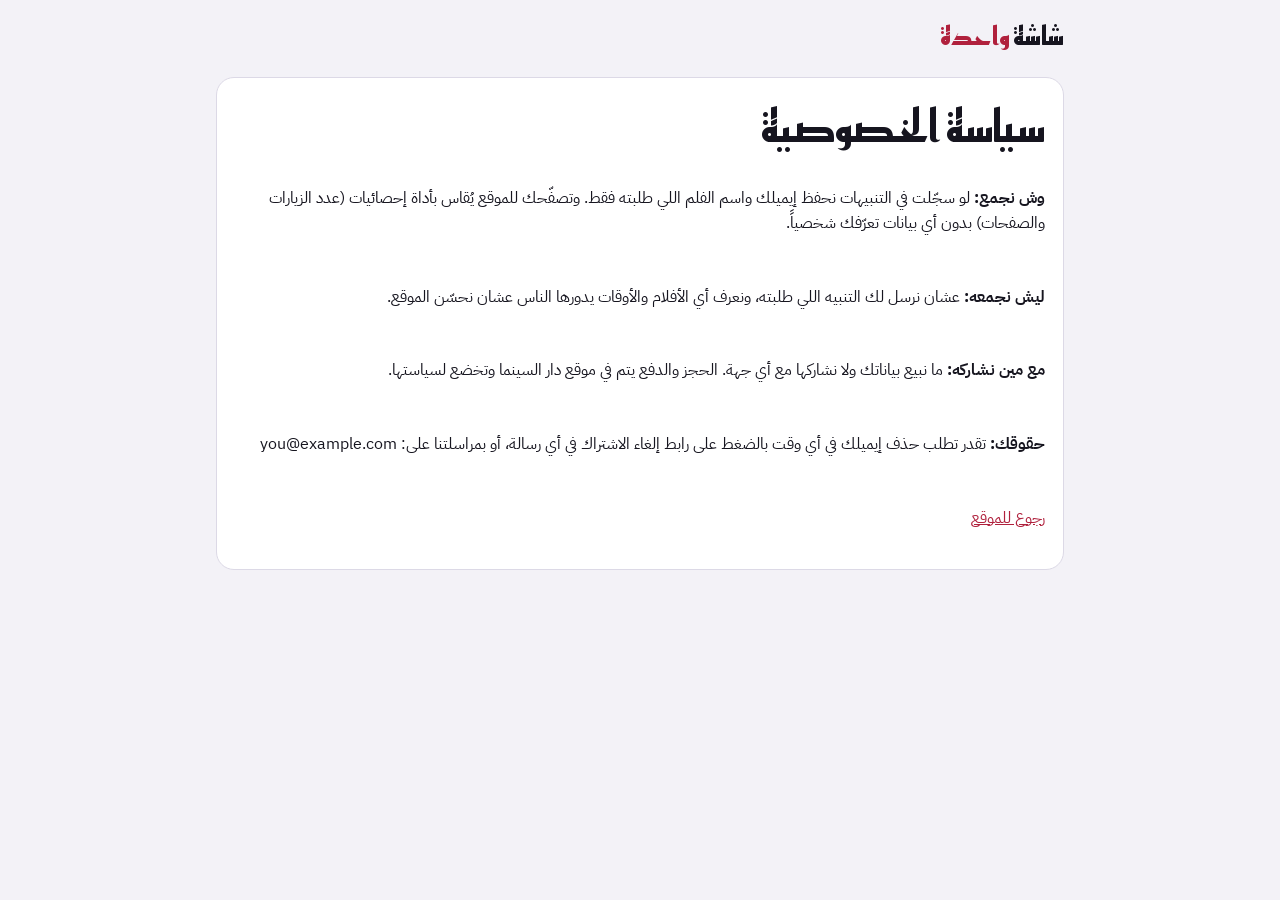
==== site/privacy.html @ a5a9aa64 "commit main" ====
<!doctype html>
<html lang="ar" dir="rtl">
<head>
<meta charset="utf-8">
<meta name="viewport" content="width=device-width, initial-scale=1">
<title>سياسة الخصوصية | شاشة واحدة</title>
<link rel="stylesheet" href="https://fonts.googleapis.com/css2?family=Reem+Kufi:wght@700&family=IBM+Plex+Sans+Arabic:wght@400;600&display=swap">
<link rel="stylesheet" href="assets/style.css">
</head>
<body>
<div class="page">
  <header class="top"><a class="brand" href="./">شاشة <span>واحدة</span></a></header>
  <main class="hero">
    <h1>سياسة الخصوصية</h1>
    <!-- هذا نموذج مبدئي. راجعه مع متطلبات نظام حماية البيانات الشخصية قبل الإطلاق. -->
    <p><strong>وش نجمع:</strong> لو سجّلت في التنبيهات نحفظ إيميلك واسم الفلم اللي طلبته فقط. وتصفّحك للموقع يُقاس بأداة إحصائيات (عدد الزيارات والصفحات) بدون أي بيانات تعرّفك شخصياً.</p>
    <p><strong>ليش نجمعه:</strong> عشان نرسل لك التنبيه اللي طلبته، ونعرف أي الأفلام والأوقات يدورها الناس عشان نحسّن الموقع.</p>
    <p><strong>مع مين نشاركه:</strong> ما نبيع بياناتك ولا نشاركها مع أي جهة. الحجز والدفع يتم في موقع دار السينما وتخضع لسياستها.</p>
    <p><strong>حقوقك:</strong> تقدر تطلب حذف إيميلك في أي وقت بالضغط على رابط إلغاء الاشتراك في أي رسالة، أو بمراسلتنا على: <span dir="ltr">you@example.com</span></p>
    <p><a href="./">رجوع للموقع</a></p>
  </main>
</div>
</body>
</html>
---- site/assets/style.css ----
/* Layout: one column. A big time question up top, then a timeline of shows sorted by start time,
   each row reads like a ticket stub: time | film + cinema | book. */
:root{
  --bg:#f3f2f7; --surface:#ffffff; --sunk:#ebe9f2; --ink:#16151f; --muted:#5f5c70; --line:#dcd9e6;
  --accent:#b0213d; --accent-ink:#ffffff; --accent-soft:#f7e2e6; --gold:#9a6a12;
  --ok:#1f7a4d; --warn:#9a6a12; --bad:#b0213d;
  --f-display:"Reem Kufi","IBM Plex Sans Arabic",Tahoma,sans-serif;
  --f-body:"IBM Plex Sans Arabic",Tahoma,"Segoe UI",sans-serif;
  --r:12px;
  color-scheme:light;
}
@media (prefers-color-scheme:dark){:root{
  --bg:#111118; --surface:#1a1a24; --sunk:#14141c; --ink:#ecebf3; --muted:#9d9ab0; --line:#2c2b3a;
  --accent:#ec5a77; --accent-ink:#16151f; --accent-soft:#3a1d27; --gold:#e0b357;
  --ok:#5fcf95; --warn:#e0b357; --bad:#ec5a77; color-scheme:dark}}

*{box-sizing:border-box}
html{-webkit-text-size-adjust:100%}
body{margin:0;background:var(--bg);color:var(--ink);font-family:var(--f-body);font-size:16px;line-height:1.6}
a{color:var(--accent)}
button,input,select{font:inherit;color:inherit}
:focus-visible{outline:2px solid var(--accent);outline-offset:2px;border-radius:6px}
[hidden]{display:none!important}

.page{max-width:880px;margin:0 auto;padding:max(16px,env(safe-area-inset-top)) 16px 48px;display:flex;flex-direction:column;gap:20px}

.top{display:flex;justify-content:space-between;align-items:center;gap:12px;flex-wrap:wrap}
.brand{font-family:var(--f-display);font-weight:700;font-size:1.6rem;color:var(--ink);text-decoration:none}
.brand span{color:var(--accent)}
.fresh{font-size:.8rem;color:var(--muted);background:var(--surface);border:1px solid var(--line);padding:4px 10px;border-radius:99px;display:inline-flex;align-items:center;gap:6px}
.fresh::before{content:"";width:8px;height:8px;border-radius:50%;background:var(--muted)}
.fresh.ok::before{background:var(--ok)} .fresh.stale::before{background:var(--warn)}
.sample-banner{background:var(--accent-soft);color:var(--accent);border-radius:var(--r);padding:10px 14px;font-weight:600;font-size:.9rem}

.hero{background:var(--surface);border:1px solid var(--line);border-radius:18px;padding:22px 18px;display:flex;flex-direction:column;gap:16px}
.hero h1{font-family:var(--f-display);font-weight:700;font-size:clamp(1.9rem,6vw,2.8rem);line-height:1.2;margin:0;text-wrap:balance}
.hero h1 em{font-style:normal;color:var(--accent);font-variant-numeric:tabular-nums}
.lede{margin:0;color:var(--muted);max-width:60ch}

.tabs{display:inline-flex;background:var(--sunk);border-radius:99px;padding:4px;gap:4px;align-self:flex-start}
.tabs button{border:0;background:transparent;padding:6px 18px;border-radius:99px;cursor:pointer;font-weight:600;color:var(--muted)}
.tabs button[aria-selected=true]{background:var(--surface);color:var(--ink);box-shadow:0 1px 3px rgba(0,0,0,.12)}

.panel{display:flex;flex-direction:column;gap:12px}
.row{display:flex;flex-wrap:wrap;gap:12px;align-items:flex-end}
.field{display:flex;flex-direction:column;gap:4px;font-size:.8rem;color:var(--muted);flex:1 1 150px;min-width:0}
.field.wide{flex-basis:100%}
.field input,.field select{font-size:1rem;padding:10px 12px;border:1px solid var(--line);border-radius:10px;background:var(--bg);color:var(--ink);width:100%}

.times-pick{display:flex;flex-wrap:wrap;gap:8px}
.tp{border:1px solid var(--line);background:var(--bg);border-radius:10px;padding:8px 14px;cursor:pointer;font-weight:600;font-variant-numeric:tabular-nums;min-width:72px}
.tp[aria-pressed=true]{background:var(--accent);border-color:var(--accent);color:var(--accent-ink)}
.chipset{display:flex;flex-wrap:wrap;gap:6px}
.chip{border:1px solid var(--line);background:var(--bg);border-radius:99px;padding:5px 12px;font-size:.85rem;cursor:pointer}
.chip[aria-pressed=true]{background:var(--ink);border-color:var(--ink);color:var(--bg)}

.summary{margin:0;color:var(--muted);font-size:.92rem}
.results{display:flex;flex-direction:column;gap:10px}

/* time-first rows */
.show{display:grid;grid-template-columns:auto 1fr auto;gap:14px;align-items:center;background:var(--surface);border:1px solid var(--line);border-radius:var(--r);padding:12px 14px;position:relative}
.show .when{font-variant-numeric:tabular-nums;text-align:center;min-width:64px;padding-inline-end:14px;border-inline-end:2px dashed var(--line)}
.show .when b{display:block;font-size:1.35rem;font-weight:700;direction:ltr;line-height:1.1}
.show .when small{color:var(--muted);font-size:.72rem}
.show .what{min-width:0;display:flex;flex-direction:column;gap:2px}
.show .what h3{margin:0;font-size:1.02rem;font-weight:700;overflow-wrap:anywhere}
.show .where{color:var(--muted);font-size:.85rem;overflow-wrap:anywhere}
.tags{display:flex;flex-wrap:wrap;gap:4px;margin-top:2px}
.tag{font-size:.72rem;padding:1px 7px;border-radius:5px;background:var(--sunk);color:var(--muted)}
.tag.fmt{background:var(--accent-soft);color:var(--accent);font-weight:600}
.tag.rate{border:1px solid var(--line);background:transparent}
.btn{display:inline-flex;align-items:center;gap:6px;background:var(--accent);color:var(--accent-ink);border:0;border-radius:10px;padding:9px 14px;font-weight:700;text-decoration:none;white-space:nowrap;cursor:pointer}
.btn:hover{filter:brightness(1.07)}
.soon{position:absolute;top:-8px;inset-inline-start:12px;background:var(--gold);color:var(--surface);font-size:.68rem;font-weight:700;padding:1px 8px;border-radius:99px}

/* movie-first cards */
.movie{background:var(--surface);border:1px solid var(--line);border-radius:var(--r);overflow:hidden}
.movie-head{padding:14px;border-bottom:1px solid var(--line);display:flex;flex-direction:column;gap:4px}
.movie-head h3{margin:0;font-family:var(--f-display);font-size:1.25rem;text-wrap:balance}
.cin{padding:12px 14px;border-bottom:1px dashed var(--line);display:flex;flex-direction:column;gap:8px}
.cin:last-child{border-bottom:0}
.cin-name{font-weight:600;font-size:.95rem}
.cin-name small{color:var(--muted);font-weight:400}
.stubs{display:flex;flex-wrap:wrap;gap:8px}
.stub{text-decoration:none;color:var(--ink);border:1px solid var(--line);background:var(--bg);border-radius:8px;padding:6px 12px;font-variant-numeric:tabular-nums;font-weight:600;display:flex;flex-direction:column;align-items:center;min-width:76px}
.stub small{font-weight:400;font-size:.7rem;color:var(--muted)}
.stub:hover{border-color:var(--accent);background:var(--accent-soft)}

.empty{background:var(--surface);border:1px dashed var(--line);border-radius:var(--r);padding:28px 16px;text-align:center;color:var(--muted)}
.empty strong{display:block;color:var(--ink);margin-bottom:4px}

.elsewhere,.alerts{display:flex;flex-direction:column;gap:8px}
.elsewhere h2,.alerts h2{font-family:var(--f-display);font-size:1.2rem;margin:0}
.elsewhere p,.alerts p{margin:0;color:var(--muted);font-size:.92rem}
.link-list{display:flex;flex-wrap:wrap;gap:8px}
.link-list a{border:1px solid var(--line);background:var(--surface);border-radius:10px;padding:8px 14px;text-decoration:none;color:var(--ink);font-weight:600;font-size:.9rem}
.link-list a::after{content:" ↗";color:var(--muted)}
.link-list a:hover{border-color:var(--accent)}
.consent{display:flex;align-items:center;gap:6px;font-size:.85rem;color:var(--muted);flex-basis:100%}
.form-msg{min-height:1.2em}

.foot{border-top:1px solid var(--line);padding-top:16px;color:var(--muted);font-size:.82rem}
.foot p{margin:0 0 6px;max-width:70ch}

@media (max-width:520px){
  .show{grid-template-columns:auto 1fr;}
  .show .btn{grid-column:1/-1;justify-content:center}
}
@media (prefers-reduced-motion:no-preference){
  .show,.stub,.tp,.chip{transition:background .15s,border-color .15s}
}
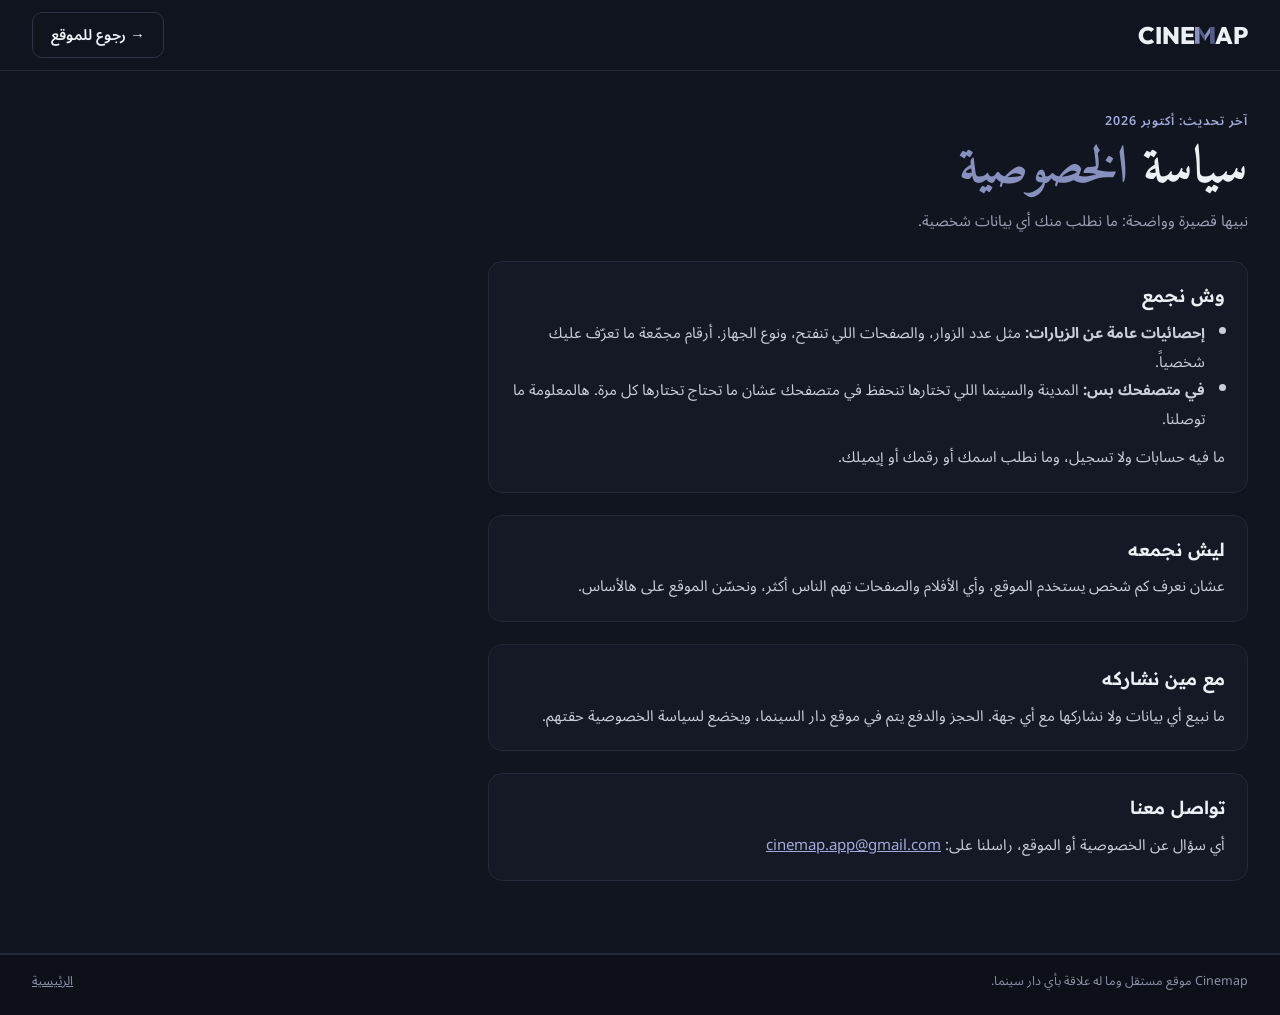
==== commit b01dfab9: "update" ====
--- a/site/privacy.html
+++ b/site/privacy.html
@@ -2,23 +2,63 @@
 <html lang="ar" dir="rtl">
 <head>
 <meta charset="utf-8">
-<meta name="viewport" content="width=device-width, initial-scale=1">
-<title>سياسة الخصوصية | شاشة واحدة</title>
-<link rel="stylesheet" href="https://fonts.googleapis.com/css2?family=Reem+Kufi:wght@700&family=IBM+Plex+Sans+Arabic:wght@400;600&display=swap">
+<meta name="viewport" content="width=device-width, initial-scale=1, viewport-fit=cover">
+<title>سياسة الخصوصية | Cinemap</title>
+<meta name="theme-color" content="#11151F">
+<link rel="icon" href="assets/favicon.svg" type="image/svg+xml">
+<link rel="preconnect" href="https://fonts.googleapis.com">
+<link rel="preconnect" href="https://fonts.gstatic.com" crossorigin>
+<link rel="stylesheet" href="https://fonts.googleapis.com/css2?family=Amiri:wght@700&family=Outfit:wght@800&family=Readex+Pro:wght@400;500;600&family=Noto+Sans+Arabic:wght@400;500;600&display=swap">
 <link rel="stylesheet" href="assets/style.css">
 </head>
 <body>
-<div class="page">
-  <header class="top"><a class="brand" href="./">شاشة <span>واحدة</span></a></header>
-  <main class="hero">
-    <h1>سياسة الخصوصية</h1>
-    <!-- هذا نموذج مبدئي. راجعه مع متطلبات نظام حماية البيانات الشخصية قبل الإطلاق. -->
-    <p><strong>وش نجمع:</strong> لو سجّلت في التنبيهات نحفظ إيميلك واسم الفلم اللي طلبته فقط. وتصفّحك للموقع يُقاس بأداة إحصائيات (عدد الزيارات والصفحات) بدون أي بيانات تعرّفك شخصياً.</p>
-    <p><strong>ليش نجمعه:</strong> عشان نرسل لك التنبيه اللي طلبته، ونعرف أي الأفلام والأوقات يدورها الناس عشان نحسّن الموقع.</p>
-    <p><strong>مع مين نشاركه:</strong> ما نبيع بياناتك ولا نشاركها مع أي جهة. الحجز والدفع يتم في موقع دار السينما وتخضع لسياستها.</p>
-    <p><strong>حقوقك:</strong> تقدر تطلب حذف إيميلك في أي وقت بالضغط على رابط إلغاء الاشتراك في أي رسالة، أو بمراسلتنا على: <span dir="ltr">you@example.com</span></p>
-    <p><a href="./">رجوع للموقع</a></p>
-  </main>
-</div>
+<header class="top">
+  <div class="wrap top-in" style="justify-content:space-between">
+    <a class="logo" href="./#/" aria-label="Cinemap، الرئيسية" dir="ltr">
+      <span>CINE</span><svg viewBox="0 0 82 70" aria-hidden="true"><path d="M0 0H19V70H0Z" fill="#8790BF"/><path d="M19 0L41 34V58L19 24Z" fill="#545C8A"/><path d="M41 34L63 0V24L41 58Z" fill="#8790BF"/><path d="M63 0H82V70H63Z" fill="#545C8A"/></svg><span>AP</span>
+    </a>
+    <a class="btn" href="./#/">→ رجوع للموقع</a>
+  </div>
+</header>
+
+<main>
+  <div class="wrap page tight">
+    <div class="page-head">
+      <span class="kicker">آخر تحديث: أكتوبر 2026</span>
+      <h1>سياسة <em>الخصوصية</em></h1>
+      <p>نبيها قصيرة وواضحة: ما نطلب منك أي بيانات شخصية.</p>
+    </div>
+
+    <div class="prose">
+      <section>
+        <h2>وش نجمع</h2>
+        <ul>
+          <li><b>إحصائيات عامة عن الزيارات:</b> مثل عدد الزوار، والصفحات اللي تنفتح، ونوع الجهاز. أرقام مجمّعة ما تعرّف عليك شخصياً.</li>
+          <li><b>في متصفحك بس:</b> المدينة والسينما اللي تختارها تنحفظ في متصفحك عشان ما تحتاج تختارها كل مرة. هالمعلومة ما توصلنا.</li>
+        </ul>
+        <p style="margin-top:10px">ما فيه حسابات ولا تسجيل، وما نطلب اسمك أو رقمك أو إيميلك.</p>
+      </section>
+      <section>
+        <h2>ليش نجمعه</h2>
+        <p>عشان نعرف كم شخص يستخدم الموقع، وأي الأفلام والصفحات تهم الناس أكثر، ونحسّن الموقع على هالأساس.</p>
+      </section>
+      <section>
+        <h2>مع مين نشاركه</h2>
+        <p>ما نبيع أي بيانات ولا نشاركها مع أي جهة. الحجز والدفع يتم في موقع دار السينما، ويخضع لسياسة الخصوصية حقتهم.</p>
+      </section>
+      <section>
+        <h2>تواصل معنا</h2>
+        <p>أي سؤال عن الخصوصية أو الموقع، راسلنا على: <a href="mailto:cinemap.app@gmail.com" dir="ltr">cinemap.app@gmail.com</a></p>
+      </section>
+    </div>
+  </div>
+</main>
+
+<footer class="foot">
+  <div class="wrap foot-bottom">
+    <span>Cinemap موقع مستقل وما له علاقة بأي دار سينما.</span>
+    <a href="./#/" style="color:inherit">الرئيسية</a>
+  </div>
+</footer>
 </body>
 </html>
--- a/site/assets/style.css
+++ b/site/assets/style.css
@@ -1,111 +1,334 @@
-/* Layout: one column. A big time question up top, then a timeline of shows sorted by start time,
-   each row reads like a ticket stub: time | film + cinema | book. */
+/* Cinemap · بنفسجي الغسق
+   تخطيط: هيدر ثابت + صفحات (رئيسية، أفلام، بالوقت، سينمات، فلم، سينما، عن الموقع).
+   أسلوب: عناوين تحريرية بخط Amiri مع كلمة ملوّنة، وشرائط أفقية مثل نتفلكس. */
 :root{
-  --bg:#f3f2f7; --surface:#ffffff; --sunk:#ebe9f2; --ink:#16151f; --muted:#5f5c70; --line:#dcd9e6;
-  --accent:#b0213d; --accent-ink:#ffffff; --accent-soft:#f7e2e6; --gold:#9a6a12;
-  --ok:#1f7a4d; --warn:#9a6a12; --bad:#b0213d;
-  --f-display:"Reem Kufi","IBM Plex Sans Arabic",Tahoma,sans-serif;
-  --f-body:"IBM Plex Sans Arabic",Tahoma,"Segoe UI",sans-serif;
+  --night:#11151F; --night-2:#0D1018; --surface:#181D2A; --surface-2:#141925; --raise:#1F2533;
+  --line:#222939; --line-2:#2C3446;
+  --ink:#ECEFF4; --ink-2:#C9CEDB; --muted:#9AA1B5;
+  --dusk:#8790BF; --dusk-shade:#545C8A; --dusk-ink:#A3ABDB; --dusk-soft:#232945;
+  --imdb:#F5C518; --ok:#7FC4A0; --warn:#D9B45A;
+  --f-logo:"Outfit",system-ui,sans-serif;
+  --f-display:"Amiri","Readex Pro",serif;
+  --f-head:"Readex Pro","Noto Sans Arabic",Tahoma,sans-serif;
+  --f-body:"Noto Sans Arabic","Readex Pro",Tahoma,sans-serif;
   --r:12px;
-  color-scheme:light;
-}
-@media (prefers-color-scheme:dark){:root{
-  --bg:#111118; --surface:#1a1a24; --sunk:#14141c; --ink:#ecebf3; --muted:#9d9ab0; --line:#2c2b3a;
-  --accent:#ec5a77; --accent-ink:#16151f; --accent-soft:#3a1d27; --gold:#e0b357;
-  --ok:#5fcf95; --warn:#e0b357; --bad:#ec5a77; color-scheme:dark}}
-
+  color-scheme:dark;
+}
 *{box-sizing:border-box}
-html{-webkit-text-size-adjust:100%}
-body{margin:0;background:var(--bg);color:var(--ink);font-family:var(--f-body);font-size:16px;line-height:1.6}
-a{color:var(--accent)}
+html{-webkit-text-size-adjust:100%;scroll-behavior:smooth}
+body{margin:0;background:var(--night);color:var(--ink);font-family:var(--f-body);font-size:15px;line-height:1.6;min-height:100vh;display:flex;flex-direction:column}
+a{color:var(--dusk-ink)} a:hover{color:#C4CAEC}
 button,input,select{font:inherit;color:inherit}
-:focus-visible{outline:2px solid var(--accent);outline-offset:2px;border-radius:6px}
+:focus-visible{outline:2px solid var(--dusk);outline-offset:2px;border-radius:8px}
 [hidden]{display:none!important}
-
-.page{max-width:880px;margin:0 auto;padding:max(16px,env(safe-area-inset-top)) 16px 48px;display:flex;flex-direction:column;gap:20px}
-
-.top{display:flex;justify-content:space-between;align-items:center;gap:12px;flex-wrap:wrap}
-.brand{font-family:var(--f-display);font-weight:700;font-size:1.6rem;color:var(--ink);text-decoration:none}
-.brand span{color:var(--accent)}
-.fresh{font-size:.8rem;color:var(--muted);background:var(--surface);border:1px solid var(--line);padding:4px 10px;border-radius:99px;display:inline-flex;align-items:center;gap:6px}
-.fresh::before{content:"";width:8px;height:8px;border-radius:50%;background:var(--muted)}
+img{max-width:100%;display:block}
+.wrap{width:100%;max-width:1280px;margin:0 auto;padding-inline:clamp(16px,3vw,32px)}
+.skip{position:absolute;inset-inline-start:-999px;top:8px;background:var(--dusk);color:var(--night-2);padding:8px 14px;border-radius:8px;z-index:50}
+.skip:focus{inset-inline-start:8px}
+.loading{padding-block:80px;color:var(--muted);text-align:center}
+.visually-hidden{position:absolute!important;width:1px;height:1px;overflow:hidden;clip:rect(0 0 0 0);white-space:nowrap}
+
+/* ---------- الهيدر ---------- */
+.top{position:sticky;top:0;z-index:20;background:rgba(17,21,31,.88);backdrop-filter:blur(12px);-webkit-backdrop-filter:blur(12px);border-bottom:1px solid var(--line);padding-top:env(safe-area-inset-top,0px)}
+.top-in{display:flex;align-items:center;gap:28px;padding-block:12px}
+.logo{display:flex;align-items:baseline;text-decoration:none;color:var(--ink);font-family:var(--f-logo);font-weight:800;font-size:24px;line-height:1;letter-spacing:-.01em;flex:0 0 auto}
+.logo:hover{color:var(--ink)}
+.logo svg{height:.7em;width:auto;margin:0 .03em}
+.nav{display:flex;gap:4px;flex:1 1 auto}
+.nav a{color:var(--muted);text-decoration:none;font-size:15px;padding:8px 12px;border-radius:8px;position:relative}
+.nav a:hover{color:var(--ink)}
+.nav a[aria-current=page]{color:var(--ink)}
+.nav a[aria-current=page]::after{content:"";position:absolute;inset-inline:12px;bottom:-13px;height:2px;background:var(--dusk);border-radius:2px}
+.top-tools{display:flex;gap:8px;align-items:center}
+.search,.city{display:flex;align-items:center;gap:8px;background:var(--surface);border:1px solid var(--line-2);border-radius:10px;padding:0 12px;min-height:40px;color:var(--muted);margin:0}
+.search{width:220px}
+.search input{flex:1;min-width:0;background:transparent;border:0;outline:0;color:var(--ink);font-size:14px}
+.search input::placeholder{color:var(--muted)}
+.city select{background:transparent;border:0;outline:0;color:var(--ink);font-size:14px;cursor:pointer;padding:8px 0}
+.city select option{background:var(--surface);color:var(--ink)}
+.sample-banner{background:var(--dusk-soft);color:var(--dusk-ink);text-align:center;padding:8px 16px;font-size:13px}
+@media (max-width:980px){.nav{display:none}.top-in{justify-content:space-between}}
+@media (max-width:560px){.top-in{flex-wrap:wrap;gap:10px}.top-tools{flex:1 1 100%}.search{flex:1;width:auto}}
+
+main{flex:1;display:flex;flex-direction:column;outline:0}
+.page{display:flex;flex-direction:column;gap:56px;padding-block:40px 72px}
+.page.tight{gap:28px}
+
+/* ---------- عناوين الأقسام (أسلوب تحريري) ---------- */
+.sec-head{display:flex;align-items:flex-end;justify-content:space-between;gap:16px;flex-wrap:wrap}
+.sec-head .ttl{display:flex;flex-direction:column;gap:6px}
+.kicker{font-size:12.5px;letter-spacing:.08em;color:var(--dusk-ink);font-weight:600}
+.sec-head h2,.page-head h1{margin:0;font-family:var(--f-display);font-weight:700;font-size:clamp(28px,3.6vw,40px);line-height:1.2;text-wrap:balance}
+.sec-head h2 em,.page-head h1 em,.bb-txt h2 em{font-style:normal;color:var(--dusk)}
+.sec-head .more{font-size:14px;text-decoration:none;color:var(--ink-2);display:inline-flex;gap:6px;align-items:center}
+.sec-head .more:hover{color:var(--dusk-ink)}
+.page-head{display:flex;flex-direction:column;gap:8px}
+.page-head h1{font-size:clamp(34px,5vw,52px)}
+.page-head p{margin:0;color:var(--muted);max-width:62ch}
+.meta-line{color:var(--muted);font-size:14px}
+.fresh::before{content:"";display:inline-block;width:7px;height:7px;border-radius:50%;background:var(--muted);margin-inline-end:6px;vertical-align:middle}
 .fresh.ok::before{background:var(--ok)} .fresh.stale::before{background:var(--warn)}
-.sample-banner{background:var(--accent-soft);color:var(--accent);border-radius:var(--r);padding:10px 14px;font-weight:600;font-size:.9rem}
-
-.hero{background:var(--surface);border:1px solid var(--line);border-radius:18px;padding:22px 18px;display:flex;flex-direction:column;gap:16px}
-.hero h1{font-family:var(--f-display);font-weight:700;font-size:clamp(1.9rem,6vw,2.8rem);line-height:1.2;margin:0;text-wrap:balance}
-.hero h1 em{font-style:normal;color:var(--accent);font-variant-numeric:tabular-nums}
-.lede{margin:0;color:var(--muted);max-width:60ch}
-
-.tabs{display:inline-flex;background:var(--sunk);border-radius:99px;padding:4px;gap:4px;align-self:flex-start}
-.tabs button{border:0;background:transparent;padding:6px 18px;border-radius:99px;cursor:pointer;font-weight:600;color:var(--muted)}
-.tabs button[aria-selected=true]{background:var(--surface);color:var(--ink);box-shadow:0 1px 3px rgba(0,0,0,.12)}
-
-.panel{display:flex;flex-direction:column;gap:12px}
-.row{display:flex;flex-wrap:wrap;gap:12px;align-items:flex-end}
-.field{display:flex;flex-direction:column;gap:4px;font-size:.8rem;color:var(--muted);flex:1 1 150px;min-width:0}
-.field.wide{flex-basis:100%}
-.field input,.field select{font-size:1rem;padding:10px 12px;border:1px solid var(--line);border-radius:10px;background:var(--bg);color:var(--ink);width:100%}
-
-.times-pick{display:flex;flex-wrap:wrap;gap:8px}
-.tp{border:1px solid var(--line);background:var(--bg);border-radius:10px;padding:8px 14px;cursor:pointer;font-weight:600;font-variant-numeric:tabular-nums;min-width:72px}
-.tp[aria-pressed=true]{background:var(--accent);border-color:var(--accent);color:var(--accent-ink)}
-.chipset{display:flex;flex-wrap:wrap;gap:6px}
-.chip{border:1px solid var(--line);background:var(--bg);border-radius:99px;padding:5px 12px;font-size:.85rem;cursor:pointer}
-.chip[aria-pressed=true]{background:var(--ink);border-color:var(--ink);color:var(--bg)}
-
-.summary{margin:0;color:var(--muted);font-size:.92rem}
-.results{display:flex;flex-direction:column;gap:10px}
-
-/* time-first rows */
-.show{display:grid;grid-template-columns:auto 1fr auto;gap:14px;align-items:center;background:var(--surface);border:1px solid var(--line);border-radius:var(--r);padding:12px 14px;position:relative}
-.show .when{font-variant-numeric:tabular-nums;text-align:center;min-width:64px;padding-inline-end:14px;border-inline-end:2px dashed var(--line)}
-.show .when b{display:block;font-size:1.35rem;font-weight:700;direction:ltr;line-height:1.1}
-.show .when small{color:var(--muted);font-size:.72rem}
-.show .what{min-width:0;display:flex;flex-direction:column;gap:2px}
-.show .what h3{margin:0;font-size:1.02rem;font-weight:700;overflow-wrap:anywhere}
-.show .where{color:var(--muted);font-size:.85rem;overflow-wrap:anywhere}
-.tags{display:flex;flex-wrap:wrap;gap:4px;margin-top:2px}
-.tag{font-size:.72rem;padding:1px 7px;border-radius:5px;background:var(--sunk);color:var(--muted)}
-.tag.fmt{background:var(--accent-soft);color:var(--accent);font-weight:600}
-.tag.rate{border:1px solid var(--line);background:transparent}
-.btn{display:inline-flex;align-items:center;gap:6px;background:var(--accent);color:var(--accent-ink);border:0;border-radius:10px;padding:9px 14px;font-weight:700;text-decoration:none;white-space:nowrap;cursor:pointer}
-.btn:hover{filter:brightness(1.07)}
-.soon{position:absolute;top:-8px;inset-inline-start:12px;background:var(--gold);color:var(--surface);font-size:.68rem;font-weight:700;padding:1px 8px;border-radius:99px}
-
-/* movie-first cards */
-.movie{background:var(--surface);border:1px solid var(--line);border-radius:var(--r);overflow:hidden}
-.movie-head{padding:14px;border-bottom:1px solid var(--line);display:flex;flex-direction:column;gap:4px}
-.movie-head h3{margin:0;font-family:var(--f-display);font-size:1.25rem;text-wrap:balance}
-.cin{padding:12px 14px;border-bottom:1px dashed var(--line);display:flex;flex-direction:column;gap:8px}
-.cin:last-child{border-bottom:0}
-.cin-name{font-weight:600;font-size:.95rem}
-.cin-name small{color:var(--muted);font-weight:400}
-.stubs{display:flex;flex-wrap:wrap;gap:8px}
-.stub{text-decoration:none;color:var(--ink);border:1px solid var(--line);background:var(--bg);border-radius:8px;padding:6px 12px;font-variant-numeric:tabular-nums;font-weight:600;display:flex;flex-direction:column;align-items:center;min-width:76px}
-.stub small{font-weight:400;font-size:.7rem;color:var(--muted)}
-.stub:hover{border-color:var(--accent);background:var(--accent-soft)}
-
-.empty{background:var(--surface);border:1px dashed var(--line);border-radius:var(--r);padding:28px 16px;text-align:center;color:var(--muted)}
+
+/* ---------- البلبورد ---------- */
+.billboard{position:relative;overflow:hidden;isolation:isolate;min-height:clamp(340px,46vh,450px);display:flex;align-items:flex-end;border-bottom:1px solid var(--line)}
+.bb-bg{position:absolute;inset:0;z-index:-2;background-size:cover;background-position:center 25%}
+.bb-bg.soft{filter:blur(30px) saturate(1.15);transform:scale(1.2);opacity:.7}
+.billboard::before{content:"";position:absolute;inset:0;z-index:-1;background:
+  linear-gradient(0deg,var(--night) 0%,rgba(17,21,31,.85) 24%,rgba(17,21,31,.2) 62%,rgba(17,21,31,.6) 100%),
+  linear-gradient(270deg,rgba(17,21,31,.92) 0%,rgba(17,21,31,.5) 45%,rgba(17,21,31,0) 78%)}
+.bb-in{display:flex;gap:32px;align-items:flex-end;padding-block:36px 40px;width:100%}
+.bb-poster{flex:0 0 164px;border-radius:12px;overflow:hidden;box-shadow:0 24px 50px rgba(0,0,0,.55);display:block}
+.bb-poster .badge-imdb,.bb-poster .badge-age{display:none}
+.bb-txt{flex:1 1 auto;min-width:0;max-width:640px;display:flex;flex-direction:column;gap:12px}
+.bb-txt h2{margin:0;font-family:var(--f-display);font-weight:700;font-size:clamp(30px,4.2vw,48px);line-height:1.1;text-wrap:balance;text-shadow:0 2px 24px rgba(0,0,0,.4)}
+.bb-txt p{margin:0;color:#D2D6E2;font-size:15px;line-height:1.8;display:-webkit-box;-webkit-line-clamp:2;-webkit-box-orient:vertical;overflow:hidden}
+.bb-next{display:flex;gap:8px;flex-wrap:wrap;align-items:center;font-size:14px;color:var(--ink-2)}
+.bb-next .time{min-width:70px;min-height:44px;font-size:15px;background:rgba(24,29,42,.75);backdrop-filter:blur(6px)}
+.bb-dots{position:absolute;bottom:20px;left:clamp(16px,3vw,32px);display:flex;gap:6px}
+.bb-dots button{width:8px;height:8px;border-radius:4px;border:0;padding:0;background:rgba(236,239,244,.35);cursor:pointer;transition:width .25s,background .25s}
+.bb-dots button[aria-current=true]{background:var(--ink);width:22px}
+@keyframes rise{from{opacity:.3;transform:translateY(6px)}to{opacity:1;transform:none}}
+@media (prefers-reduced-motion:no-preference){.bb-in{animation:rise .5s ease}}
+@media (max-width:640px){
+  .billboard{min-height:0}
+  .bb-in{flex-direction:column;align-items:flex-start;gap:16px;padding-block:28px 44px}
+  .bb-poster{flex-basis:auto;width:120px}
+  .bb-txt p{-webkit-line-clamp:2;font-size:14px}
+  .bb-next .time:nth-of-type(n+4){display:none}
+  .bb-txt .actions .btn{flex:1;justify-content:center}
+}
+
+/* ---------- الملصقات والبطاقات ---------- */
+.poster{position:relative;aspect-ratio:2/3;border-radius:10px;overflow:hidden;background:var(--surface);transition:transform .25s ease,box-shadow .25s ease}
+.poster img{width:100%;height:100%;object-fit:cover}
+.poster .ph{position:absolute;inset:0;display:flex;flex-direction:column;justify-content:flex-end;gap:4px;padding:16px}
+.poster .ph b{font-family:var(--f-head);font-weight:600;font-size:19px;line-height:1.25;color:rgba(255,255,255,.92)}
+.poster .ph i{font-style:normal;font-size:11px;letter-spacing:.06em;color:rgba(255,255,255,.6);direction:ltr;text-align:right}
+.poster.has-rank .ph{padding-inline-end:64px}
+.badge-imdb{position:absolute;top:8px;right:8px;background:var(--imdb);color:#111;font-family:var(--f-head);font-weight:600;font-size:12px;border-radius:6px;padding:1px 7px}
+.badge-age{position:absolute;top:8px;left:8px;background:rgba(13,16,24,.78);color:var(--ink);font-size:11px;border-radius:6px;padding:1px 7px;border:1px solid rgba(255,255,255,.16)}
+.rank{position:absolute;bottom:4px;left:10px;font-family:var(--f-logo);font-weight:800;font-size:56px;line-height:1;color:var(--night);-webkit-text-stroke:2px var(--ink-2)}
+.card{text-decoration:none;color:inherit;display:flex;flex-direction:column;gap:10px}
+.card:hover{color:inherit}
+.card:hover .poster{transform:translateY(-4px);box-shadow:0 16px 32px rgba(0,0,0,.45);outline:1px solid var(--dusk-shade)}
+.card-info{display:flex;flex-direction:column;gap:1px;padding:0 2px}
+.card-title{font-weight:600;font-size:15px;line-height:1.4}
+.card-sub{color:var(--muted);font-size:12.5px}
+.card-next{font-size:13px;margin-top:3px}
+.card-next b{color:var(--dusk-ink);font-weight:600}
+.card-next span{color:var(--muted)}
+.grid{display:grid;grid-template-columns:repeat(auto-fill,minmax(176px,1fr));gap:28px 16px}
+@media (max-width:520px){.grid{grid-template-columns:repeat(2,minmax(0,1fr));gap:22px 12px}}
+
+/* يعرض الآن: بطاقات تحريرية بوصف */
+.showcase{display:grid;grid-template-columns:repeat(4,minmax(0,1fr));gap:22px}
+.sc-card{display:flex;flex-direction:column;gap:12px;text-decoration:none;color:inherit}
+.sc-card:hover{color:inherit}
+.sc-card:hover .poster{transform:translateY(-4px);box-shadow:0 16px 32px rgba(0,0,0,.45)}
+.sc-card .rate{display:flex;gap:10px;align-items:center;font-size:12.5px;color:var(--muted)}
+.sc-card .rate b{color:var(--imdb);font-weight:600}
+.sc-card h3{margin:0;font-family:var(--f-display);font-weight:700;font-size:24px;line-height:1.25}
+.sc-card p{margin:0;color:var(--muted);font-size:13.5px;line-height:1.75;display:-webkit-box;-webkit-line-clamp:3;-webkit-box-orient:vertical;overflow:hidden}
+.sc-card .card-next{margin-top:auto}
+@media (max-width:980px){.showcase{grid-template-columns:repeat(2,minmax(0,1fr))}}
+
+/* ---------- الشرائط الأفقية ---------- */
+.rails{display:flex;flex-direction:column;gap:40px}
+.rail{display:flex;flex-direction:column;gap:14px}
+.rail-head{display:flex;align-items:center;justify-content:space-between;gap:12px}
+.rail-head h3{margin:0;font-family:var(--f-head);font-weight:500;font-size:20px}
+.rail-head .sub{color:var(--muted);font-size:13px;font-weight:400;margin-inline-start:8px}
+.rail-nav{display:flex;gap:6px}
+.rail-nav button{width:36px;height:36px;border-radius:50%;border:1px solid var(--line-2);background:var(--surface);color:var(--ink);cursor:pointer;font-size:18px;line-height:1}
+.rail-nav button:hover{border-color:var(--dusk)}
+.rail-track{display:grid;grid-auto-flow:column;grid-auto-columns:clamp(140px,15vw,188px);gap:16px;overflow-x:auto;scroll-snap-type:x proximity;scrollbar-width:none;padding:6px 2px 10px;margin-inline:-2px}
+.rail-track::-webkit-scrollbar{display:none}
+.rail-track .card{scroll-snap-align:start}
+@media (max-width:640px){.rail-nav{display:none}.rail-track{grid-auto-columns:42vw}}
+
+/* ---------- الأدوات والفلاتر ---------- */
+.toolbar{display:flex;flex-direction:column;gap:12px;padding:14px 16px;background:var(--surface-2);border:1px solid var(--line);border-radius:16px}
+.trow{display:flex;align-items:center;gap:10px;flex-wrap:wrap}
+.trow.split{justify-content:space-between}
+.flabel{width:60px;flex:0 0 auto;font-size:13px;color:var(--muted)}
+.chips{display:flex;gap:8px;flex-wrap:wrap}
+.chip{cursor:pointer;border-radius:999px;padding:7px 15px;font-size:14px;min-height:38px;background:transparent;color:var(--ink-2);border:1px solid var(--line-2);transition:border-color .15s,background .15s;white-space:nowrap}
+.chip:hover{border-color:var(--dusk-shade)}
+.chip[aria-pressed=true]{background:var(--dusk);border-color:var(--dusk);color:var(--night-2);font-weight:600}
+.pick{display:flex;align-items:center;gap:8px;background:var(--surface);border:1px solid var(--line-2);border-radius:10px;padding:0 12px;min-height:42px;color:var(--muted)}
+.pick.on{border-color:var(--dusk)}
+.pick select,.pick input{background:transparent;border:0;outline:0;color:var(--ink);font-size:14px;cursor:pointer;padding:8px 0;max-width:62vw}
+.pick select option,.pick select optgroup{background:var(--surface);color:var(--ink)}
+.filter-btn{display:inline-flex;align-items:center;gap:8px;background:var(--surface);border:1px solid var(--line-2);border-radius:10px;padding:0 14px;min-height:42px;cursor:pointer;font-size:14px}
+.filter-btn.on,.filter-btn[aria-expanded=true]{border-color:var(--dusk)}
+.filter-btn .count{background:var(--dusk);color:var(--night-2);border-radius:999px;font-size:11px;font-weight:700;min-width:18px;height:18px;display:inline-flex;align-items:center;justify-content:center;padding:0 5px}
+.more-filters{display:flex;flex-direction:column;gap:12px;border-top:1px solid var(--line);padding-top:12px}
+@media (max-width:640px){
+  .trow{flex-wrap:nowrap;align-items:flex-start}
+  .trow.split,.trow.wrap{flex-wrap:wrap}
+  .trow .chips{flex-wrap:nowrap;overflow-x:auto;padding-bottom:4px;scrollbar-width:none}
+  .trow .chips::-webkit-scrollbar{display:none}
+  .flabel{width:auto;padding-top:9px}
+  .trow.split .pick{flex:1}
+}
+
+/* ---------- قائمة الوقت ---------- */
+.rows{display:flex;flex-direction:column;gap:10px}
+.row{display:grid;grid-template-columns:auto auto 1fr auto;gap:16px;align-items:center;background:var(--surface-2);border:1px solid var(--line);border-radius:14px;padding:10px 14px 10px 10px}
+.row .when{font-family:var(--f-head);text-align:center;min-width:64px;padding-inline-end:14px;border-inline-end:1px dashed var(--line-2)}
+.row .when b{display:block;font-weight:600;font-size:22px;line-height:1.1}
+.row .when small{color:var(--muted);font-size:12px}
+.row .thumb{width:46px;aspect-ratio:2/3;border-radius:6px;overflow:hidden;background:var(--surface)}
+.row .thumb img{width:100%;height:100%;object-fit:cover}
+.row .what{min-width:0;display:flex;flex-direction:column;gap:2px}
+.row .what a{color:var(--ink);text-decoration:none;font-weight:600;font-size:16px}
+.row .what a:hover{color:var(--dusk-ink)}
+.row .where{color:var(--muted);font-size:13px}
+.mini-tags{display:flex;gap:6px;flex-wrap:wrap;margin-top:2px}
+.mini-tags span{font-size:11.5px;background:var(--raise);color:var(--ink-2);border-radius:5px;padding:0 7px}
+.mini-tags .fmt{background:var(--dusk-soft);color:var(--dusk-ink)}
+.mini-tags .imdb{background:var(--imdb);color:#111;font-weight:600}
+.soon-tag{color:var(--warn);font-size:12px}
+@media (max-width:560px){.row{grid-template-columns:auto 1fr;gap:10px 12px}.row .thumb{display:none}.row .btn{grid-column:1/-1;justify-content:center}}
+
+/* ---------- عام ---------- */
+.btn{display:inline-flex;align-items:center;gap:8px;text-decoration:none;border-radius:10px;padding:10px 18px;font-size:15px;font-weight:600;min-height:44px;border:1px solid var(--line-2);color:var(--ink);background:transparent;cursor:pointer}
+.btn:hover{border-color:var(--dusk-shade);color:var(--ink)}
+.btn.primary{background:var(--dusk);border-color:var(--dusk);color:var(--night-2)}
+.btn.primary:hover{filter:brightness(1.07);color:var(--night-2)}
+.btn.ghost{background:rgba(24,29,42,.6);backdrop-filter:blur(6px)}
+.actions{display:flex;gap:10px;flex-wrap:wrap}
+.tags{display:flex;gap:8px;flex-wrap:wrap;font-size:13px}
+.tag{background:var(--raise);border-radius:6px;padding:2px 9px;color:var(--ink-2)}
+.tag.age{background:transparent;border:1px solid var(--line-2);color:var(--ink)}
+.imdb-mark{background:var(--imdb);color:#111;font-family:var(--f-head);font-weight:600;font-size:13px;border-radius:5px;padding:1px 7px}
+.time{text-decoration:none;display:inline-flex;flex-direction:column;align-items:center;justify-content:center;min-width:80px;min-height:50px;border-radius:10px;border:1px solid var(--line-2);background:var(--surface);color:var(--ink);font-family:var(--f-head);font-weight:500;font-size:16px;line-height:1.2;transition:border-color .15s,background .15s}
+.time small{font-family:var(--f-body);font-weight:400;font-size:11px;color:var(--muted);margin-top:2px}
+.time:hover{border-color:var(--dusk);background:var(--dusk-soft);color:var(--ink)}
+.time.soon{border-color:var(--dusk-shade)}
+.times{display:flex;gap:8px;flex-wrap:wrap}
+.empty{padding:44px 16px;text-align:center;color:var(--muted);border:1px dashed var(--line-2);border-radius:16px}
 .empty strong{display:block;color:var(--ink);margin-bottom:4px}
-
-.elsewhere,.alerts{display:flex;flex-direction:column;gap:8px}
-.elsewhere h2,.alerts h2{font-family:var(--f-display);font-size:1.2rem;margin:0}
-.elsewhere p,.alerts p{margin:0;color:var(--muted);font-size:.92rem}
-.link-list{display:flex;flex-wrap:wrap;gap:8px}
-.link-list a{border:1px solid var(--line);background:var(--surface);border-radius:10px;padding:8px 14px;text-decoration:none;color:var(--ink);font-weight:600;font-size:.9rem}
-.link-list a::after{content:" ↗";color:var(--muted)}
-.link-list a:hover{border-color:var(--accent)}
-.consent{display:flex;align-items:center;gap:6px;font-size:.85rem;color:var(--muted);flex-basis:100%}
-.form-msg{min-height:1.2em}
-
-.foot{border-top:1px solid var(--line);padding-top:16px;color:var(--muted);font-size:.82rem}
-.foot p{margin:0 0 6px;max-width:70ch}
-
-@media (max-width:520px){
-  .show{grid-template-columns:auto 1fr;}
-  .show .btn{grid-column:1/-1;justify-content:center}
-}
-@media (prefers-reduced-motion:no-preference){
-  .show,.stub,.tp,.chip{transition:background .15s,border-color .15s}
-}
+.back{color:var(--muted);text-decoration:none;font-size:14px;align-self:flex-start}
+.back:hover{color:var(--ink)}
+
+/* ---------- ليش Cinemap + الأرقام ---------- */
+.why{display:grid;grid-template-columns:1.1fr 1fr;gap:40px;align-items:center}
+.why-art{position:relative;aspect-ratio:4/3;border-radius:18px;overflow:hidden;border:1px solid var(--line);background:var(--surface-2)}
+.why-art .collage{position:absolute;inset:-10%;display:grid;grid-template-columns:repeat(4,1fr);gap:10px;transform:rotate(-6deg)}
+.why-art .collage .poster{border-radius:8px}
+.why-art::after{content:"";position:absolute;inset:0;background:linear-gradient(0deg,rgba(17,21,31,.85),rgba(17,21,31,.15))}
+.feat{display:flex;flex-direction:column;gap:22px}
+.feat-item{display:flex;gap:16px;align-items:flex-start}
+.feat-ic{flex:0 0 44px;height:44px;border-radius:12px;background:var(--dusk-soft);display:flex;align-items:center;justify-content:center;color:var(--dusk-ink)}
+.feat-ic svg{width:22px;height:22px;fill:none;stroke:currentColor;stroke-width:1.8;stroke-linecap:round;stroke-linejoin:round}
+.feat-item h3{margin:0 0 4px;font-family:var(--f-head);font-weight:600;font-size:17px}
+.feat-item p{margin:0;color:var(--muted);font-size:14px;line-height:1.75}
+.stats{display:grid;grid-template-columns:repeat(4,minmax(0,1fr));border:1px solid var(--line);border-radius:18px;overflow:hidden}
+.stat{padding:24px 20px;display:flex;flex-direction:column;gap:4px;border-inline-start:1px solid var(--line)}
+.stat:first-child{border-inline-start:0}
+.stat b{font-family:var(--f-display);font-weight:700;font-size:40px;line-height:1}
+.stat span{color:var(--muted);font-size:13px}
+@media (max-width:860px){.why{grid-template-columns:1fr}.stats{grid-template-columns:repeat(2,minmax(0,1fr))}.stat:nth-child(3){border-inline-start:0}.stat:nth-child(n+3){border-top:1px solid var(--line)}}
+
+/* ---------- السينمات ---------- */
+.cin-grid{display:grid;grid-template-columns:repeat(auto-fill,minmax(270px,1fr));gap:16px}
+.cin-card{display:flex;flex-direction:column;gap:12px;padding:20px;border:1px solid var(--line);border-radius:16px;background:var(--surface-2);text-decoration:none;color:inherit;transition:border-color .15s,transform .2s}
+.cin-card:hover{border-color:var(--dusk-shade);transform:translateY(-2px);color:inherit}
+.cin-card h3{margin:0;font-family:var(--f-display);font-weight:700;font-size:24px;line-height:1.2}
+.cin-card .cnt{color:var(--muted);font-size:13px}
+.cin-card .thumbs{display:flex;gap:6px}
+.cin-card .thumbs .poster{width:44px;border-radius:5px}
+.cin-card .thumbs .poster .ph,.cin-card .thumbs .badge-imdb,.cin-card .thumbs .badge-age{display:none}
+.cin-card .go{margin-top:auto;font-size:14px;color:var(--dusk-ink)}
+.cin-card.link{border-style:dashed}
+
+/* ---------- صفحة الفلم / السينما ---------- */
+.mv-top{display:flex;gap:40px;flex-wrap:wrap;align-items:flex-start}
+.mv-poster{flex:0 0 270px;max-width:100%}
+.mv-poster .poster{border-radius:14px}
+.mv-info{flex:999 1 480px;min-width:0;display:flex;flex-direction:column;gap:18px}
+.mv-info h1{margin:0;font-family:var(--f-display);font-weight:700;font-size:clamp(34px,5vw,54px);line-height:1.15;text-wrap:balance}
+.mv-en{color:var(--muted);direction:ltr;text-align:right;font-size:15px}
+.stat-row{display:flex;gap:12px;flex-wrap:wrap}
+.statbox{display:flex;align-items:center;gap:12px;background:var(--surface);border:1px solid var(--line);border-radius:12px;padding:10px 16px}
+.statbox .big{font-family:var(--f-head);font-weight:600;font-size:24px;line-height:1.2}
+.statbox .big small{font-size:14px;color:var(--muted);font-weight:400}
+.statbox .lbl{color:var(--muted);font-size:13px}
+.overview{margin:0;max-width:64ch;color:#D2D6E2;font-size:16px;line-height:1.85}
+.credits{margin:0;display:grid;grid-template-columns:max-content 1fr;gap:6px 20px;font-size:14px}
+.credits dt{color:var(--muted)} .credits dd{margin:0}
+.st-list{display:flex;flex-direction:column;border:1px solid var(--line);border-radius:16px;overflow:hidden}
+.st-row{display:flex;gap:24px;padding:18px 20px;border-bottom:1px solid var(--line);background:var(--surface-2);flex-wrap:wrap;align-items:flex-start}
+.st-row:last-child{border-bottom:0}
+.st-cin{flex:0 0 210px;display:flex;gap:12px;align-items:flex-start}
+.st-cin .poster{width:52px;flex:0 0 52px;border-radius:6px}
+.st-cin .poster .ph,.st-cin .badge-imdb,.st-cin .badge-age{display:none}
+.st-cin b{display:block;font-weight:600;font-size:16px}
+.st-cin b a{color:var(--ink);text-decoration:none}
+.st-cin b a:hover{color:var(--dusk-ink)}
+.st-cin span{color:var(--muted);font-size:13px}
+.st-groups{flex:999 1 380px;min-width:0;display:flex;flex-direction:column;gap:12px}
+.st-group{display:flex;gap:14px;align-items:center;flex-wrap:wrap}
+.st-fmt{width:72px;font-size:13px;color:var(--ink-2)}
+.st-note{margin:0;color:var(--muted);font-size:13px}
+@media (max-width:640px){
+  .mv-top{gap:20px}
+  .mv-poster{flex-basis:150px}
+  .mv-info{flex-basis:100%}
+  .st-row{gap:12px;padding:16px}
+  .st-cin{flex-basis:100%}
+  .st-fmt{width:100%}
+}
+
+/* ---------- الأسئلة الشائعة ---------- */
+.faq-list{display:flex;flex-direction:column;gap:8px}
+.faq details{background:var(--surface-2);border:1px solid var(--line);border-radius:12px;padding:0 18px}
+.faq details[open]{border-color:var(--line-2)}
+.faq summary{cursor:pointer;list-style:none;display:flex;justify-content:space-between;align-items:center;gap:12px;padding:16px 0;font-weight:600;font-size:15px}
+.faq summary::-webkit-details-marker{display:none}
+.faq summary::after{content:"+";font-family:var(--f-logo);font-size:22px;color:var(--dusk-ink);line-height:1;transition:transform .2s}
+.faq details[open] summary::after{transform:rotate(45deg)}
+.faq details p{margin:0 0 16px;color:var(--ink-2);line-height:1.85;max-width:70ch}
+.two-col{display:grid;grid-template-columns:1fr 1.4fr;gap:48px;align-items:start}
+@media (max-width:860px){.two-col{grid-template-columns:1fr;gap:24px}}
+.steps{display:grid;grid-template-columns:repeat(3,minmax(0,1fr));gap:16px}
+.step{border:1px solid var(--line);border-radius:16px;padding:22px;display:flex;flex-direction:column;gap:10px;background:var(--surface-2)}
+.step .n{font-family:var(--f-display);font-weight:700;font-size:34px;color:var(--dusk);line-height:1}
+.step h3{margin:0;font-family:var(--f-head);font-weight:600;font-size:17px}
+.step p{margin:0;color:var(--muted);font-size:14px;line-height:1.75}
+@media (max-width:760px){.steps{grid-template-columns:1fr}}
+.links-row{display:flex;flex-wrap:wrap;gap:8px}
+.links-row a{border:1px solid var(--line-2);border-radius:10px;padding:8px 14px;text-decoration:none;color:var(--ink);font-size:14px}
+.links-row a::after{content:" ↗";color:var(--muted)}
+
+/* ---------- صفحة نصية (الخصوصية) ---------- */
+.prose{display:flex;flex-direction:column;gap:22px;max-width:760px}
+.prose section{border:1px solid var(--line);border-radius:14px;padding:20px 22px;background:var(--surface-2)}
+.prose h2{margin:0 0 8px;font-family:var(--f-head);font-weight:600;font-size:18px}
+.prose p,.prose li{margin:0;color:var(--ink-2);line-height:1.9}
+.prose ul{margin:6px 0 0;padding-inline-start:20px}
+
+/* ---------- الفوتر ---------- */
+.foot{border-top:1px solid var(--line);background:var(--night-2);color:var(--muted);font-size:14px}
+.foot-grid{display:grid;grid-template-columns:1.6fr 1fr 1fr 1fr;gap:32px;padding-block:44px 28px}
+.foot-grid h3{margin:0 0 12px;color:var(--ink);font-family:var(--f-head);font-weight:500;font-size:15px}
+.foot-grid a{display:block;color:var(--muted);text-decoration:none;padding:3px 0}
+.foot-grid a:hover{color:var(--ink)}
+.foot-brand p{margin:12px 0 0;line-height:1.8;max-width:36ch}
+.foot-brand .logo{display:inline-flex}
+.foot-bottom{display:flex;justify-content:space-between;gap:12px;flex-wrap:wrap;padding-block:16px 24px;border-top:1px solid var(--line);font-size:12.5px;color:#8A91A6}
+@media (max-width:760px){.foot-grid{grid-template-columns:1fr 1fr}.foot-brand{grid-column:1/-1}}
+
+/* ---------- شريط التنقل السفلي للجوال ---------- */
+.tabbar{display:none}
+@media (max-width:980px){
+  .tabbar{display:grid;grid-template-columns:repeat(4,1fr);position:fixed;bottom:0;inset-inline:0;z-index:30;background:rgba(13,16,24,.94);backdrop-filter:blur(12px);-webkit-backdrop-filter:blur(12px);border-top:1px solid var(--line);padding-bottom:env(safe-area-inset-bottom,0px)}
+  .tabbar a{display:flex;flex-direction:column;align-items:center;gap:3px;padding:8px 0 9px;font-size:11px;color:var(--muted);text-decoration:none}
+  .tabbar svg{width:22px;height:22px;fill:none;stroke:currentColor;stroke-width:1.8;stroke-linecap:round;stroke-linejoin:round}
+  .tabbar a[aria-current=page]{color:var(--dusk-ink)}
+  body{padding-bottom:64px}
+}
+@media (prefers-reduced-motion:reduce){*{transition:none!important;animation:none!important}html{scroll-behavior:auto}}
+.why-art .badge-imdb,.why-art .badge-age,.why-art .ph i{display:none}
+.why-art .ph b{font-size:13px}
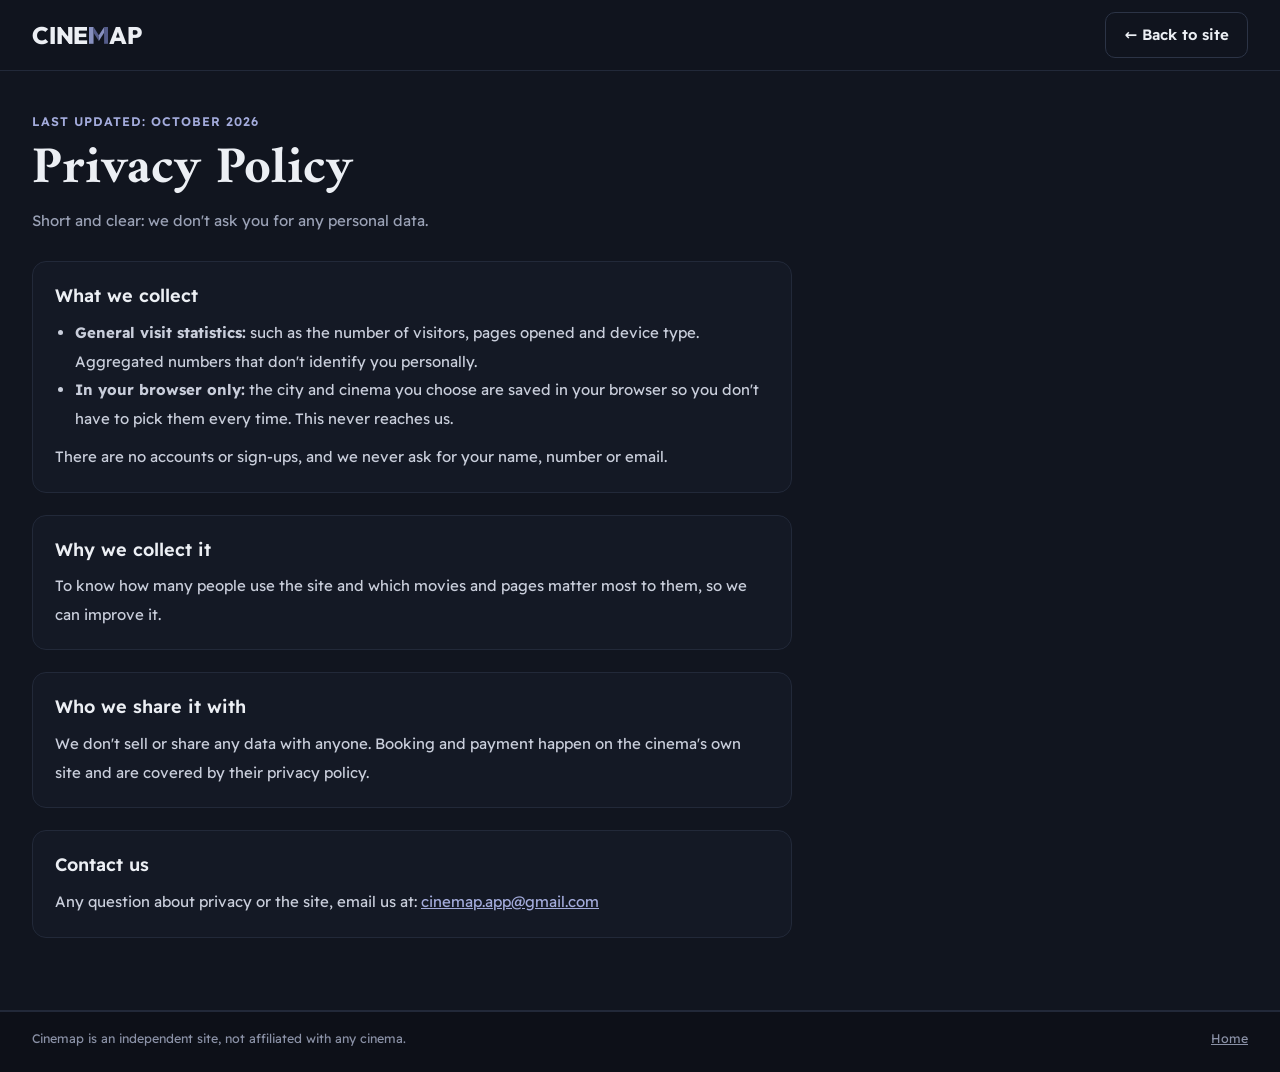
==== commit bccd22e8: "add english to website" ====
--- a/site/privacy.html
+++ b/site/privacy.html
@@ -10,6 +10,7 @@
 <link rel="preconnect" href="https://fonts.gstatic.com" crossorigin>
 <link rel="stylesheet" href="https://fonts.googleapis.com/css2?family=Amiri:wght@700&family=Outfit:wght@800&family=Readex+Pro:wght@400;500;600&family=Noto+Sans+Arabic:wght@400;500;600&display=swap">
 <link rel="stylesheet" href="assets/style.css">
+<script>try{var q=new URLSearchParams(location.search).get("lang"),s=localStorage.getItem("lang"),l=q||s||(/^ar/i.test(navigator.language||"ar")?"ar":"en");if(l==="en"){document.documentElement.lang="en";document.documentElement.dir="ltr";document.title="Privacy Policy | Cinemap"}}catch(e){}</script>
 </head>
 <body>
 <header class="top">
@@ -17,12 +18,13 @@
     <a class="logo" href="./#/" aria-label="Cinemap، الرئيسية" dir="ltr">
       <span>CINE</span><svg viewBox="0 0 82 70" aria-hidden="true"><path d="M0 0H19V70H0Z" fill="#8790BF"/><path d="M19 0L41 34V58L19 24Z" fill="#545C8A"/><path d="M41 34L63 0V24L41 58Z" fill="#8790BF"/><path d="M63 0H82V70H63Z" fill="#545C8A"/></svg><span>AP</span>
     </a>
-    <a class="btn" href="./#/">→ رجوع للموقع</a>
+    <a class="btn" href="./#/" data-only="ar">→ رجوع للموقع</a><a class="btn" href="./#/" data-only="en">← Back to site</a>
   </div>
 </header>
 
 <main>
   <div class="wrap page tight">
+    <div class="lang-block" data-only="ar">
     <div class="page-head">
       <span class="kicker">آخر تحديث: أكتوبر 2026</span>
       <h1>سياسة <em>الخصوصية</em></h1>
@@ -52,12 +54,42 @@
       </section>
     </div>
   </div>
+    <div class="lang-block" data-only="en">
+    <div class="page-head">
+      <span class="kicker">Last updated: October 2026</span>
+      <h1>Privacy <em>Policy</em></h1>
+      <p>Short and clear: we don't ask you for any personal data.</p>
+    </div>
+    <div class="prose">
+      <section>
+        <h2>What we collect</h2>
+        <ul>
+          <li><b>General visit statistics:</b> such as the number of visitors, pages opened and device type. Aggregated numbers that don't identify you personally.</li>
+          <li><b>In your browser only:</b> the city and cinema you choose are saved in your browser so you don't have to pick them every time. This never reaches us.</li>
+        </ul>
+        <p style="margin-top:10px">There are no accounts or sign-ups, and we never ask for your name, number or email.</p>
+      </section>
+      <section>
+        <h2>Why we collect it</h2>
+        <p>To know how many people use the site and which movies and pages matter most to them, so we can improve it.</p>
+      </section>
+      <section>
+        <h2>Who we share it with</h2>
+        <p>We don't sell or share any data with anyone. Booking and payment happen on the cinema's own site and are covered by their privacy policy.</p>
+      </section>
+      <section>
+        <h2>Contact us</h2>
+        <p>Any question about privacy or the site, email us at: <a href="mailto:cinemap.app@gmail.com">cinemap.app@gmail.com</a></p>
+      </section>
+    </div>
+    </div>
+  </div>
 </main>
 
 <footer class="foot">
   <div class="wrap foot-bottom">
-    <span>Cinemap موقع مستقل وما له علاقة بأي دار سينما.</span>
-    <a href="./#/" style="color:inherit">الرئيسية</a>
+    <span data-only="ar">Cinemap موقع مستقل وما له علاقة بأي دار سينما.</span><span data-only="en">Cinemap is an independent site, not affiliated with any cinema.</span>
+    <a href="./#/" style="color:inherit" data-only="ar">الرئيسية</a><a href="./#/" style="color:inherit" data-only="en">Home</a>
   </div>
 </footer>
 </body>
--- a/site/assets/style.css
+++ b/site/assets/style.css
@@ -42,13 +42,16 @@
 .top-tools{display:flex;gap:8px;align-items:center}
 .search,.city{display:flex;align-items:center;gap:8px;background:var(--surface);border:1px solid var(--line-2);border-radius:10px;padding:0 12px;min-height:40px;color:var(--muted);margin:0}
 .search{width:220px}
+.lang-btn{min-height:40px;min-width:48px;padding:0 12px;border-radius:10px;border:1px solid var(--line-2);background:var(--surface);color:var(--ink);font-family:var(--f-head);font-weight:600;font-size:14px;cursor:pointer}
+.lang-btn:hover{border-color:var(--dusk)}
+.lang-btn:focus-visible{outline:2px solid var(--dusk);outline-offset:2px}
 .search input{flex:1;min-width:0;background:transparent;border:0;outline:0;color:var(--ink);font-size:14px}
 .search input::placeholder{color:var(--muted)}
 .city select{background:transparent;border:0;outline:0;color:var(--ink);font-size:14px;cursor:pointer;padding:8px 0}
 .city select option{background:var(--surface);color:var(--ink)}
 .sample-banner{background:var(--dusk-soft);color:var(--dusk-ink);text-align:center;padding:8px 16px;font-size:13px}
 @media (max-width:980px){.nav{display:none}.top-in{justify-content:space-between}}
-@media (max-width:560px){.top-in{flex-wrap:wrap;gap:10px}.top-tools{flex:1 1 100%}.search{flex:1;width:auto}}
+@media (max-width:560px){.top-in{flex-wrap:wrap;gap:10px}.top-tools{flex:1 1 100%;min-width:0}.search{flex:1 1 0;width:auto;min-width:0}.city{padding:0 8px;min-width:0;flex:0 1 auto}.city select{max-width:110px}.lang-btn{flex:0 0 auto;padding:0 10px}}
 
 main{flex:1;display:flex;flex-direction:column;outline:0}
 .page{display:flex;flex-direction:column;gap:56px;padding-block:40px 72px}
@@ -59,7 +62,7 @@
 .sec-head .ttl{display:flex;flex-direction:column;gap:6px}
 .kicker{font-size:12.5px;letter-spacing:.08em;color:var(--dusk-ink);font-weight:600}
 .sec-head h2,.page-head h1{margin:0;font-family:var(--f-display);font-weight:700;font-size:clamp(28px,3.6vw,40px);line-height:1.2;text-wrap:balance}
-.sec-head h2 em,.page-head h1 em,.bb-txt h2 em{font-style:normal;color:var(--dusk)}
+.sec-head h2 em,.page-head h1 em,.bb-txt h2 em{font-style:normal;color:inherit}
 .sec-head .more{font-size:14px;text-decoration:none;color:var(--ink-2);display:inline-flex;gap:6px;align-items:center}
 .sec-head .more:hover{color:var(--dusk-ink)}
 .page-head{display:flex;flex-direction:column;gap:8px}
@@ -103,7 +106,7 @@
 .poster img{width:100%;height:100%;object-fit:cover}
 .poster .ph{position:absolute;inset:0;display:flex;flex-direction:column;justify-content:flex-end;gap:4px;padding:16px}
 .poster .ph b{font-family:var(--f-head);font-weight:600;font-size:19px;line-height:1.25;color:rgba(255,255,255,.92)}
-.poster .ph i{font-style:normal;font-size:11px;letter-spacing:.06em;color:rgba(255,255,255,.6);direction:ltr;text-align:right}
+.poster .ph i{font-style:normal;font-size:11px;letter-spacing:.06em;color:rgba(255,255,255,.6);direction:ltr;text-align:end}
 .poster.has-rank .ph{padding-inline-end:64px}
 .badge-imdb{position:absolute;top:8px;right:8px;background:var(--imdb);color:#111;font-family:var(--f-head);font-weight:600;font-size:12px;border-radius:6px;padding:1px 7px}
 .badge-age{position:absolute;top:8px;left:8px;background:rgba(13,16,24,.78);color:var(--ink);font-size:11px;border-radius:6px;padding:1px 7px;border:1px solid rgba(255,255,255,.16)}
@@ -249,7 +252,7 @@
 .mv-poster .poster{border-radius:14px}
 .mv-info{flex:999 1 480px;min-width:0;display:flex;flex-direction:column;gap:18px}
 .mv-info h1{margin:0;font-family:var(--f-display);font-weight:700;font-size:clamp(34px,5vw,54px);line-height:1.15;text-wrap:balance}
-.mv-en{color:var(--muted);direction:ltr;text-align:right;font-size:15px}
+.mv-en{color:var(--muted);direction:ltr;text-align:end;font-size:15px}
 .stat-row{display:flex;gap:12px;flex-wrap:wrap}
 .statbox{display:flex;align-items:center;gap:12px;background:var(--surface);border:1px solid var(--line);border-radius:12px;padding:10px 16px}
 .statbox .big{font-family:var(--f-head);font-weight:600;font-size:24px;line-height:1.2}
@@ -332,3 +335,62 @@
 @media (prefers-reduced-motion:reduce){*{transition:none!important;animation:none!important}html{scroll-behavior:auto}}
 .why-art .badge-imdb,.why-art .badge-age,.why-art .ph i{display:none}
 .why-art .ph b{font-size:13px}
+
+/* ---------- مقدمة الرئيسية ---------- */
+.intro{position:relative;overflow:hidden;border-bottom:1px solid var(--line);background:
+  radial-gradient(60% 90% at 85% 0%,rgba(135,144,191,.20),transparent 60%),
+  radial-gradient(50% 70% at 10% 100%,rgba(84,92,138,.18),transparent 60%),var(--night)}
+.intro::after{content:"";position:absolute;inset:0;pointer-events:none;opacity:.35;background-image:linear-gradient(rgba(255,255,255,.035) 1px,transparent 1px),linear-gradient(90deg,rgba(255,255,255,.035) 1px,transparent 1px);background-size:56px 56px;mask-image:radial-gradient(70% 80% at 60% 30%,#000,transparent)}
+.intro-in{position:relative;z-index:1;display:flex;flex-direction:column;gap:18px;padding-block:clamp(56px,9vw,104px) clamp(48px,7vw,80px);max-width:860px}
+.intro h1{margin:0;font-family:var(--f-display);font-weight:700;font-size:clamp(36px,5.6vw,64px);line-height:1.15;text-wrap:balance}
+.intro p{margin:0;color:var(--ink-2);font-size:clamp(15px,1.6vw,18px);line-height:1.9;max-width:62ch}
+.intro-stats{display:flex;flex-wrap:wrap;gap:8px 28px;margin-top:10px;color:var(--muted);font-size:14px}
+.intro-stats b{color:var(--ink);font-family:var(--f-head);font-weight:600;font-size:18px;margin-inline-end:4px}
+.feat-cards{display:grid;grid-template-columns:repeat(4,minmax(0,1fr));gap:16px}
+.feat-card{display:flex;flex-direction:column;gap:10px;padding:22px;border:1px solid var(--line);border-radius:16px;background:var(--surface-2)}
+.feat-card h3{margin:0;font-family:var(--f-head);font-weight:600;font-size:17px}
+.feat-card p{margin:0;color:var(--muted);font-size:14px;line-height:1.8}
+.why-grid{display:flex;flex-direction:column;gap:24px}
+@media (max-width:980px){.feat-cards{grid-template-columns:repeat(2,minmax(0,1fr))}}
+@media (max-width:560px){.feat-cards{grid-template-columns:1fr}}
+
+/* ---------- صفحة الوقت: اختيار مباشر + فلم واحد لكل بطاقة ---------- */
+.time-pick{display:flex;align-items:center;gap:14px;flex-wrap:wrap;padding:18px 20px;border:1px solid var(--line-2);border-radius:16px;background:var(--surface-2)}
+.time-pick > label{font-family:var(--f-head);font-weight:500;font-size:17px}
+.pick.big{min-height:52px;padding:0 16px;border-color:var(--dusk);background:var(--night)}
+.pick.big select{font-family:var(--f-head);font-weight:600;font-size:18px;min-width:150px}
+.time-pick .meta-line{flex:1 1 260px}
+.tm-list{display:flex;flex-direction:column;gap:14px}
+.tm-card{display:flex;gap:20px;padding:16px;border:1px solid var(--line);border-radius:16px;background:var(--surface-2)}
+.tm-poster{flex:0 0 112px;display:block}
+.tm-poster .badge-imdb,.tm-poster .badge-age,.tm-poster .ph i{display:none}
+.tm-poster .ph b{font-size:14px}
+.tm-body{flex:1;min-width:0;display:flex;flex-direction:column;gap:14px}
+.tm-head{display:flex;flex-direction:column;gap:6px}
+.tm-head a{text-decoration:none;color:var(--ink)}
+.tm-head h2{margin:0;font-family:var(--f-head);font-weight:600;font-size:20px;line-height:1.3}
+.tm-head a:hover h2{color:var(--dusk-ink)}
+.tm-cins{display:flex;flex-direction:column;gap:10px}
+.tm-cin{display:flex;gap:16px;align-items:center;flex-wrap:wrap;padding-top:10px;border-top:1px dashed var(--line-2)}
+.tm-cin-name{flex:0 0 170px;display:flex;flex-direction:column;text-decoration:none;color:var(--ink);font-weight:600;font-size:15px}
+.tm-cin-name span{color:var(--muted);font-weight:400;font-size:12.5px}
+.tm-cin-name:hover{color:var(--dusk-ink)}
+.tm-card .time{min-width:92px}
+@media (max-width:560px){
+  .tm-card{gap:12px;padding:12px}
+  .tm-poster{flex-basis:72px}
+  .tm-cin{gap:8px}
+  .tm-cin-name{flex-basis:100%}
+  .tm-card .time{min-width:82px}
+  .time-pick > label{flex-basis:100%}
+  .pick.big{flex:1}
+}
+.feat-card .feat-ic{width:44px;height:44px;flex:0 0 auto}
+
+/* ---------- النسخة الإنجليزية ---------- */
+html[lang=en]{--f-head:"Readex Pro",system-ui,sans-serif;--f-body:"Readex Pro",system-ui,sans-serif}
+html[lang=en] .kicker{text-transform:uppercase}
+html[dir=rtl] .foot-mail{text-align:right}
+html[dir=ltr] .foot-mail{text-align:left}
+html:not([lang=en]) [data-only=en],html[lang=en] [data-only=ar]{display:none!important}
+.lang-block{display:contents}
